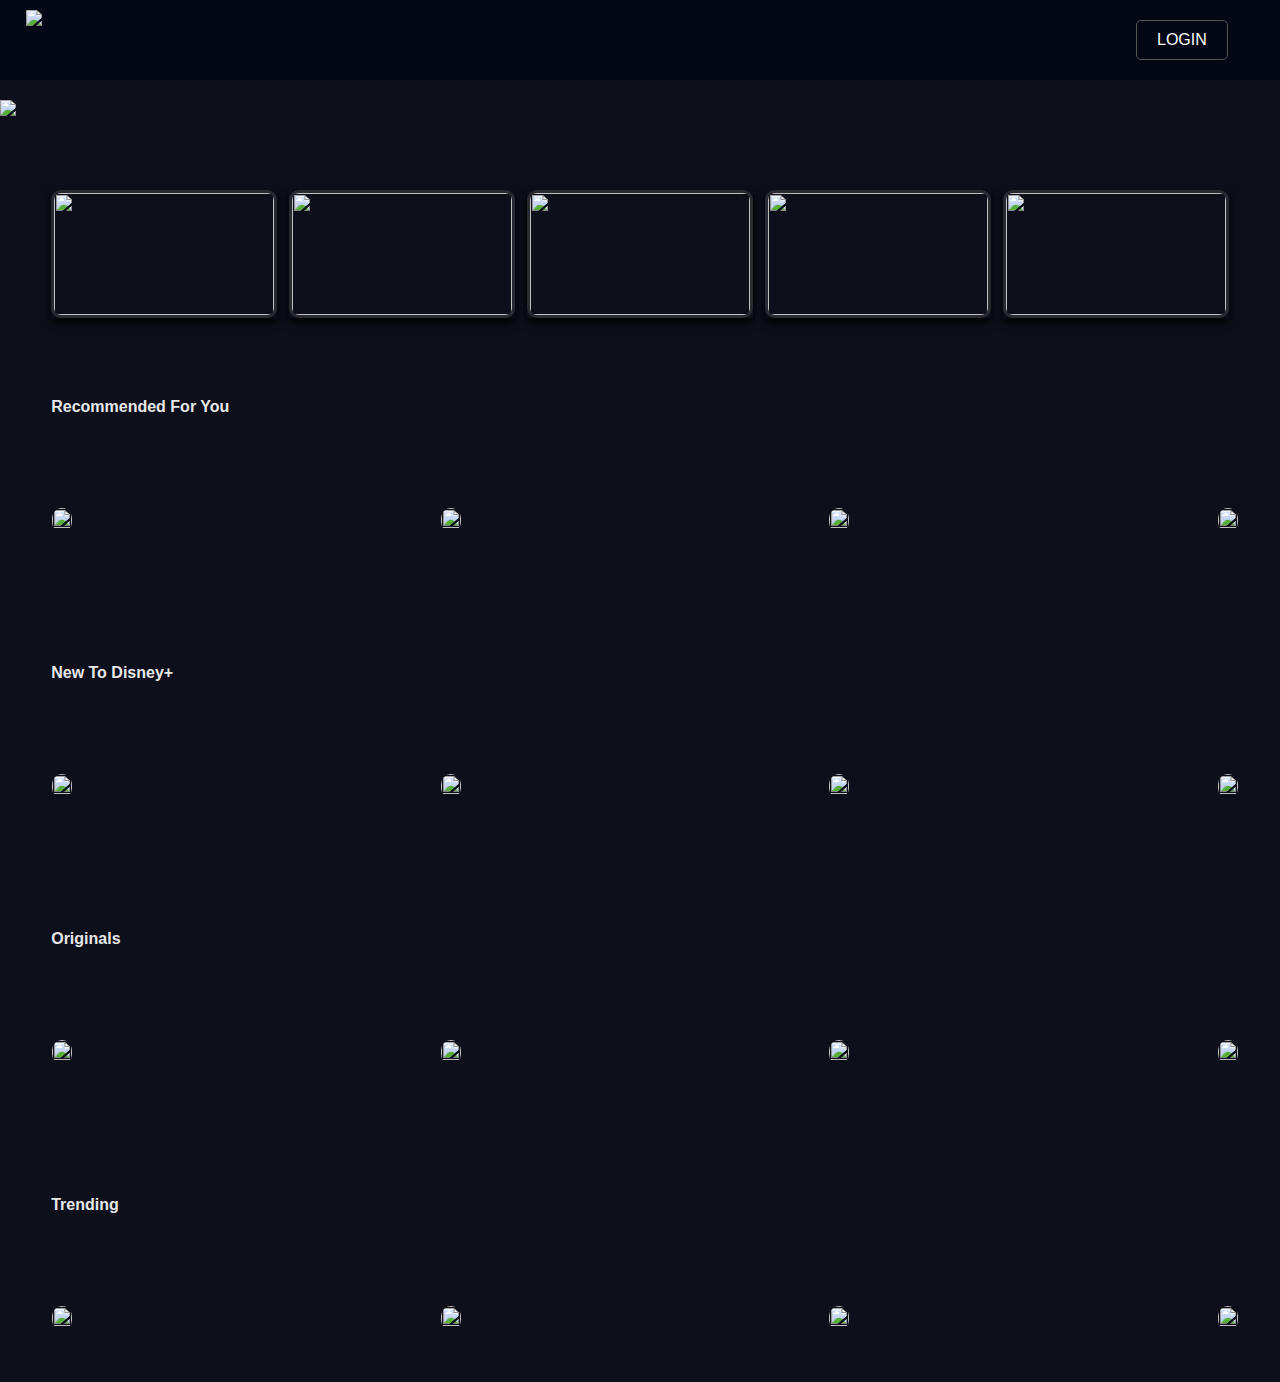
==== index.html @ 573f4840 "Add files via upload" ====
<!DOCTYPE html>
<html lang="en">
	<head>
		<meta charset="UTF-8" />
		<meta http-equiv="X-UA-Compatible" content="IE=edge" />
		<meta name="viewport" content="width=device-width, initial-scale=1.0" />
		<title>Disney+ Clone</title>
        <link rel="stylesheet" href="style.css">
	</head>
	<body class="homebg">
        <nav class="navbar">
    <img src="assets/images/logo.svg" class="brand-logo">


    <div class="right-container">
        <button class="button button1">LOGIN<a href="#"></a></button>
    </div>
</nav>

<div class="carousel-container">
    <img class="main-jpg" src="assets/images/badging5.jpg">
</div>

<div class="card-container">
    <div class="card" style="border-color: white;">
        <img src="assets/images/scale17.jpg" >
    </div>
    <div class="card">
        <img src="assets/images/scale10.jpg"  >
    </div>
    <div class="card">
        <img src="assets/images/scale7.jpg"  >
    </div>
    <div class="card">
        <img src="assets/images/scale2.jpg"  >
    </div>
    <div class="card">
        <img src="assets/images/scale8.jpg" >
    </div>
</div>

        <h4 class="title">recommended for you</h4>
        <div class="movie-card-container">
            <div class="movie-card">
                <img src="assets/images/scale11.jpg" >
            </div> 
            <div class="movie-card">
                <img src="assets/images/scale3.jpg" >
            </div>
            <div class="movie-card">
                <img src="assets/images/scale12.jpg" >
            </div>
            <div class="movie-card">
                <img src="assets/images/scale.jpg" >
            </div>
        </div>

        <h4 class="title">New to Disney+</h4>
        <div class="movie-card-container">
            <div class="movie-card">
                <img src="assets/images/scale9.jpg" >
            </div> 
            <div class="movie-card">
                <img src="assets/images/scale15.jpg" >
            </div>
            <div class="movie-card">
                <img src="assets/images/badging3.jpg" >
            </div>
            <div class="movie-card">
                <img src="assets/images/scale13.jpg" >
            </div>
        </div>

        <h4 class="title">Originals</h4>
        <div class="movie-card-container">
            <div class="movie-card">
                <img src="assets/images/badging2.jpg" >
            </div> 
            <div class="movie-card">
                <img src="assets/images/badging.jpg" >
            </div>
            <div class="movie-card">
                <img src="assets/images/badging7.jpg" >
            </div>
            <div class="movie-card">
                <img src="assets/images/badging6.jpg" >
            </div>
        </div>

        <h4 class="title">Trending</h4>
        <div class="movie-card-container">
            <div class="movie-card">
                <img src="assets/images/scale5.jpg" >
            </div> 
            <div class="movie-card">
                <img src="assets/images/scale18.jpg" >
            </div>
            <div class="movie-card">
                <img src="assets/images/scale4.jpg" >
            </div>
            <div class="movie-card">
                <img src="assets/images/scale14.jpg" >
            </div>
        </div>


	</body>
</html>
---- style.css ----
*{
    margin: 0;
    padding: 0;
    box-sizing: border-box;
}

body{
    width: 100%;
    background: #0d101b;
    position: relative;
    font-family: roboto, sans-serif;
}

.navbar{
    width: 100%;
    height: 80px;
    position: fixed;
    top: 0;
    left: 0;
    padding: 0 4%;
    background: #040714;
    z-index: 9;
    display: flex;
    align-items: center;
}

.brand-logo{
    height: 60px;
    margin-left: -25px;
}

.right-container{
    display: block;
    margin-left:auto;
}

.button {
  background-color: #4CAF50; /* Green */
  border: none;
  color: white;
  padding: 10px 20px;
  text-align: center;
  text-decoration: none;
  display: inline-block;
  font-size: 16px;
  margin: 3px 1px;
  transition-duration: 0.4s;
  cursor: pointer;
}

.button1 {
  background-color: transparent;
  color: white;
  border: 1px solid #555555;
  border-radius: 5px;
}
.button1:hover {
    background-color: #e7e7e7;
    color: black;
}

.carousel-container{
    position: relative;
    width: 100%;
    height: 100%;
    padding: 20px 0;
    overflow-x: hidden;
    margin-top: 80px;
}




.card-container{
    position: relative;
    width: 92%;
    margin: auto;
    height: 10vw;
    display: flex;
    margin-top: 50px;
    margin-bottom: 20px;
    justify-content: space-between;
}

.card{
    position: relative;
    min-width: calc(100%/5 - 10px);
    width: calc(100%/5 - 10px);
    height: 100%;
    box-shadow: 0 4px 8px 0 rgb(0, 0, 0);
}

.card img{
    width: 100%;
    height: 100%;
    object-fit: cover;
    border-style: solid;
    border-color: hsla(0, 0%, 37%, 0.349);
    border-radius: 10px;
}


.card:hover{
    transform: scale(1.1);
}

.title{
    color: #fff;
    opacity: 0.9;
    padding-left: 4%;
    margin-top: 80px;
    text-transform: capitalize;
    font-weight: 600;
}


.movie-card-container{
    position: relative;
    padding-left: 10px;
    display: flex;
    margin: auto;
    align-items:center ;
    width: 95%;
    height: 10vw;
    margin-top: 40px;
    justify-content: space-between;
}

.movie-card-container::-webkit-scrollbar{
    display: none;
}

.movie-card{
    position: relative;
    margin: 10px;
    transition: .5s;
}

.movie-card img{
    border-radius: 10px;
    width: 100%;
    height: 100%;
    object-fit: cover;
}

.movie-card:hover{
    transform: scale(1.1);
}

.container{
 overflow: hidden;
  display: flex;
  flex-direction: column;
  text-align: center;
  height: 100vh;
}

.content{
    margin-bottom: 10vw;
  width: 100%;
  position: relative;
  min-height: 100vh;
  box-sizing: border-box;
  display: flex;
  justify-content: center;
  align-items: center;
  flex-direction: column;
  padding: 80px 40px;
  height: 100%;
}

.bg{
    height: 100%;
  background-position: top;
  background-size: cover;
  background-repeat: no-repeat;
  background-image: url("assets/images/login-background.jpg");
  position: absolute;
  top: 0;
  right: 0;
  left: 0;
  z-index: -1;
}

.login-content{
     max-width: 650px;
  width: 100%;
  display: flex;
  flex-direction: column;
}

.logo1{
   margin-bottom: 12px;
  max-width: 600px;
  min-height: 1px;
  display: block;
  width: 100%;
}

.logo2{
max-width: 600px;
  margin-bottom: 20px;
  display: inline-block;
  vertical-align: bottom;
  width: 100%;
}

.login-content a{
    font-weight: bold;
  color: #f9f9f9;
  background-color: #0063e5;
  margin-bottom: 12px;
  width: 100%;
  letter-spacing: 1.5px;
  font-size: 18px;
  padding: 16.5px 0;
  text-decoration: none;
  border: 1px solid transparent;
  border-radius: 4px;
}

.login-content a:hover{
    background-color: #0483ee;
}

.login-content p{
    color: hsla(0, 0%, 95.3%, 1);
  font-size: 11px;
  margin: 0 0 24px;
  line-height: 1.5;
  letter-spacing: 1.5px;
}



  @media screen and (min-width: 1200px) {

    }
  

  @media screen and (min-width: 991px) {

   
  }

  @media screen and (max-width: 991px) {
    .brand-logo{
    height: 40px;
    margin-left: 10px;
    }
    .button {
            padding: 10px 20px;
            font-size: 10px;
            margin: 3px 1px;
    }
    .card-container{
    position: relative;
    width: 100%;
    margin: auto;
    height: 100%;
    display: flex;
    margin-top: 50px;
    }

  }

  @media screen and (max-width: 767px) {

  
  }
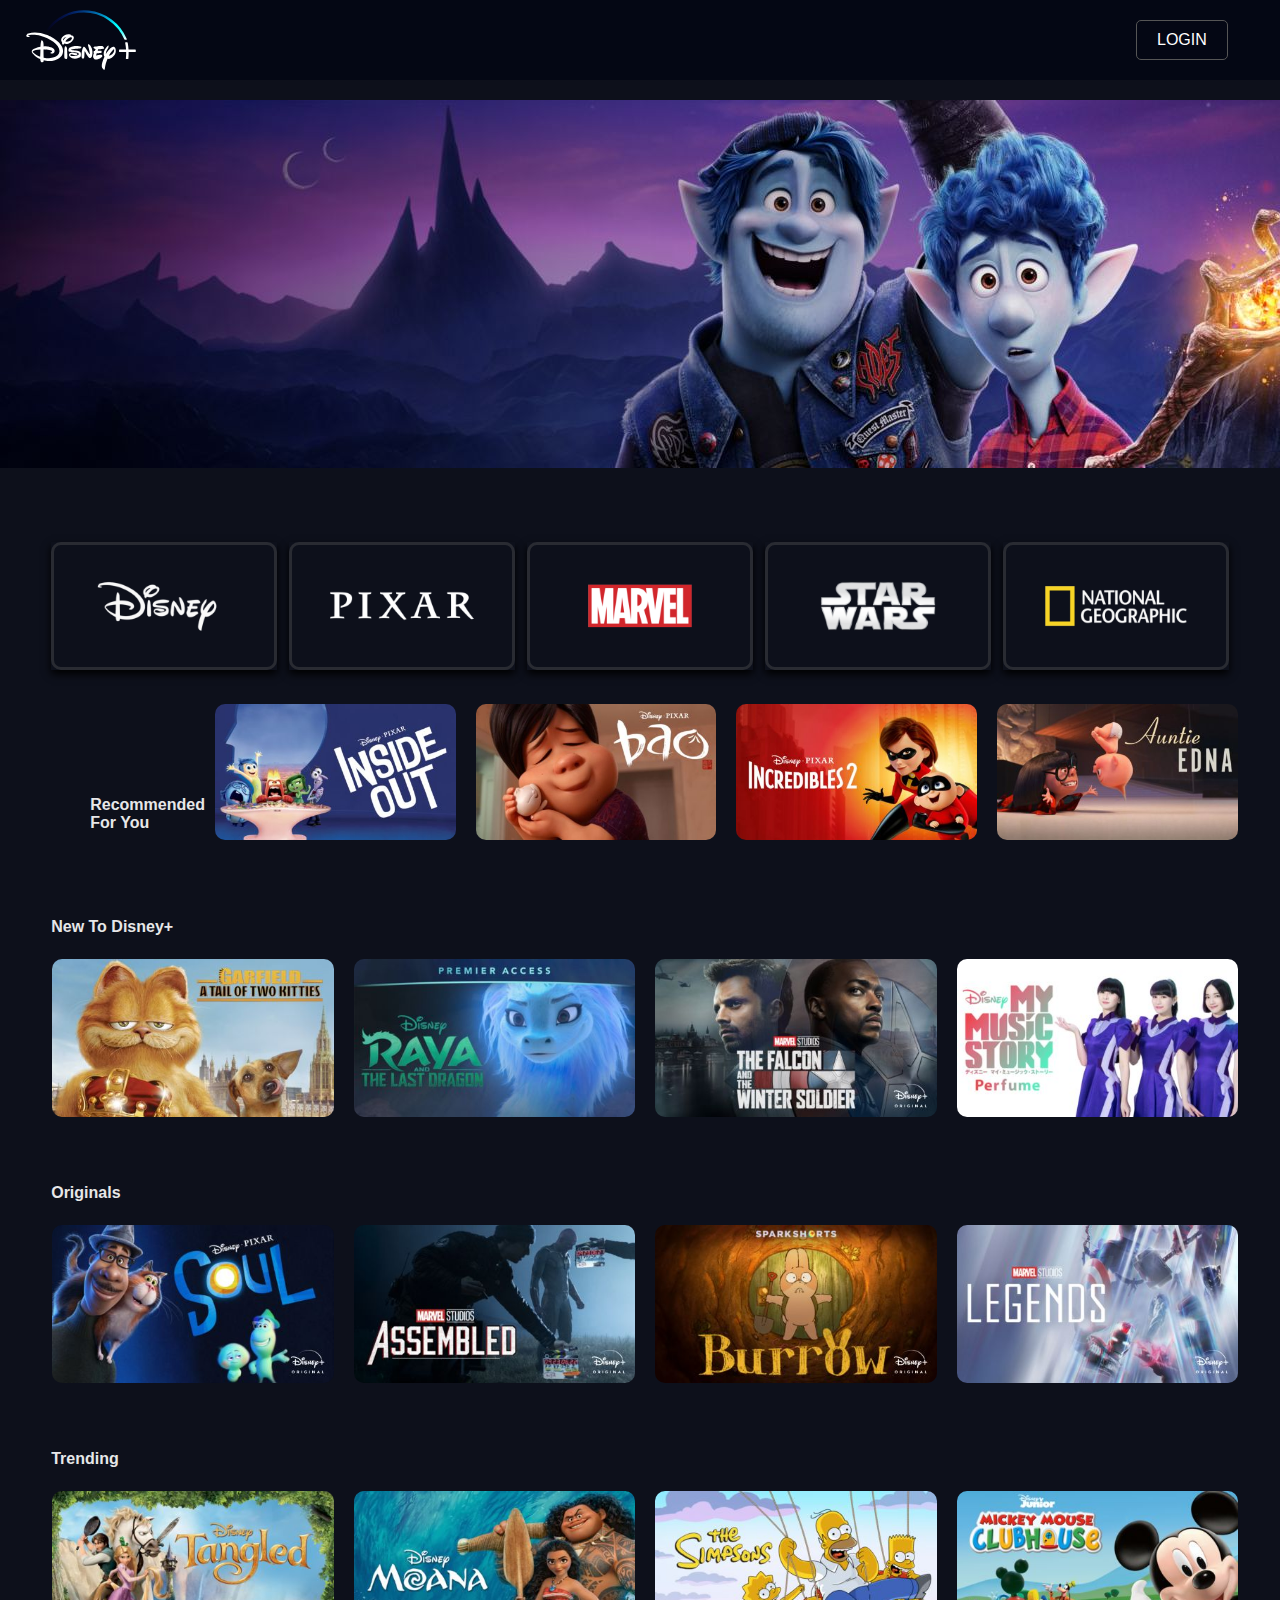
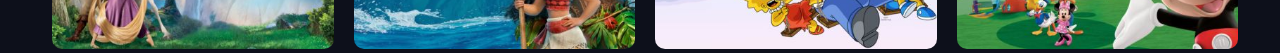
==== commit 01729480: "host" ====
--- a/index.html
+++ b/index.html
@@ -39,8 +39,9 @@
     </div>
 </div>
 
-        <h4 class="title">recommended for you</h4>
+        
         <div class="movie-card-container">
+            <h4 class="title">recommended for you</h4>
             <div class="movie-card">
                 <img src="assets/images/scale11.jpg" >
             </div> 
--- a/style.css
+++ b/style.css
@@ -265,6 +265,15 @@
   }
 
   @media screen and (max-width: 767px) {
-
+    .main-jpg{
+      height: auto;
+      width: 100%;
+    }
+
+
+   
+
+
+    
   
   }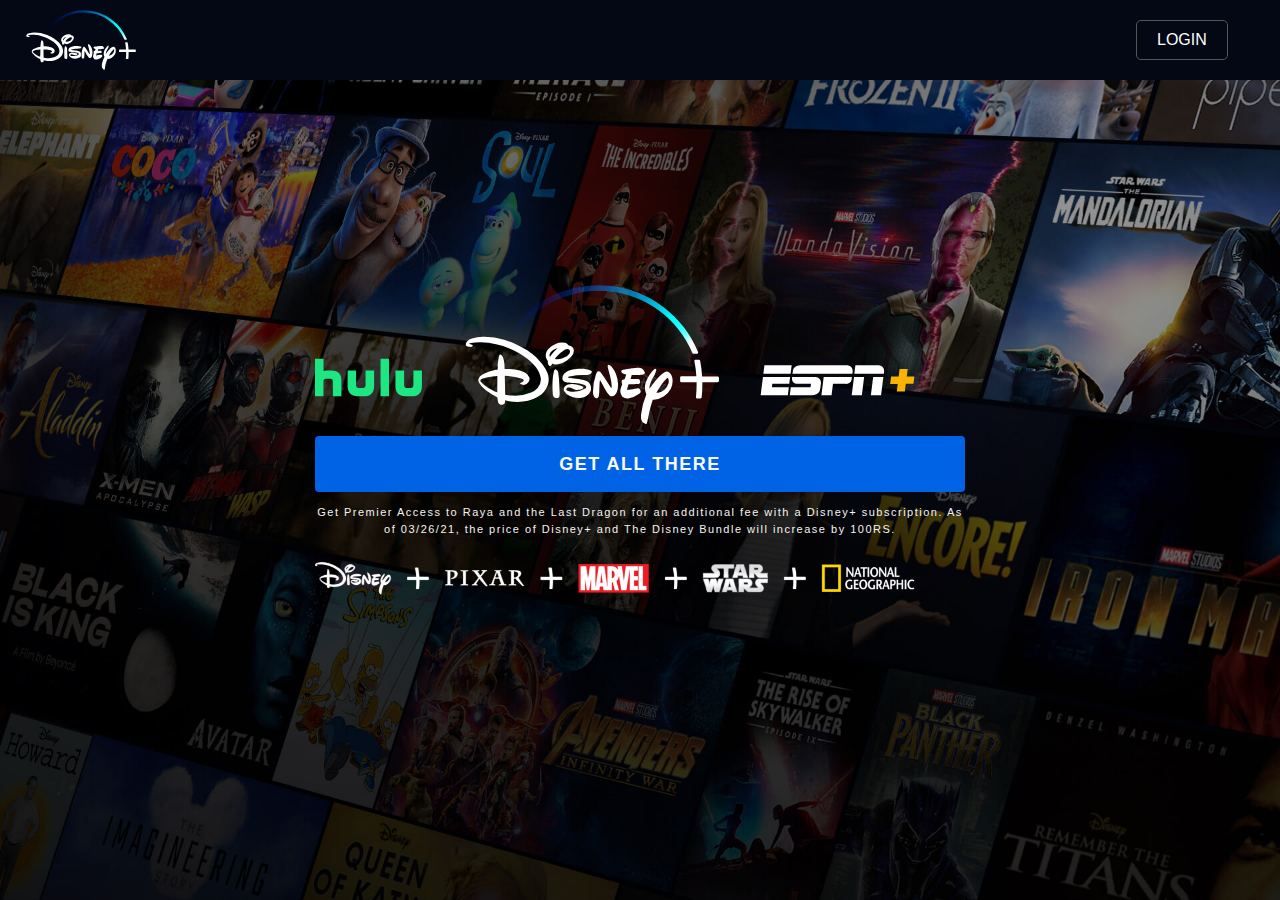
==== commit fb14a4d5: "Update and rename login.html to index.html" ====
--- a/index.html
+++ b/index.html
@@ -7,103 +7,28 @@
 		<title>Disney+ Clone</title>
         <link rel="stylesheet" href="style.css">
 	</head>
-	<body class="homebg">
+	<body>
         <nav class="navbar">
-    <img src="assets/images/logo.svg" class="brand-logo">
+    <img src="assets/images/logo.svg" class="brand-logo" >
 
 
     <div class="right-container">
         <button class="button button1">LOGIN<a href="#"></a></button>
     </div>
 </nav>
-
-<div class="carousel-container">
-    <img class="main-jpg" src="assets/images/badging5.jpg">
-</div>
-
-<div class="card-container">
-    <div class="card" style="border-color: white;">
-        <img src="assets/images/scale17.jpg" >
-    </div>
-    <div class="card">
-        <img src="assets/images/scale10.jpg"  >
-    </div>
-    <div class="card">
-        <img src="assets/images/scale7.jpg"  >
-    </div>
-    <div class="card">
-        <img src="assets/images/scale2.jpg"  >
-    </div>
-    <div class="card">
-        <img src="assets/images/scale8.jpg" >
+<div class="container">
+    <div class="content">
+        <div class="login-content">
+            <img class="logo1" src="assets/images/cta-logo-one.svg" >
+            <a href="main.html">GET ALL THERE</a>
+            <p>Get Premier Access to Raya and the Last Dragon for an additional fee with a Disney+ subscription. As of 03/26/21, the price of Disney+ and The Disney Bundle will increase by 100RS.</p>
+            <img class="logo2" src="assets/images/cta-logo-two.png" >
+        </div>
+        <div class="bg"></div>
     </div>
 </div>
 
-        
-        <div class="movie-card-container">
-            <h4 class="title">recommended for you</h4>
-            <div class="movie-card">
-                <img src="assets/images/scale11.jpg" >
-            </div> 
-            <div class="movie-card">
-                <img src="assets/images/scale3.jpg" >
-            </div>
-            <div class="movie-card">
-                <img src="assets/images/scale12.jpg" >
-            </div>
-            <div class="movie-card">
-                <img src="assets/images/scale.jpg" >
-            </div>
-        </div>
-
-        <h4 class="title">New to Disney+</h4>
-        <div class="movie-card-container">
-            <div class="movie-card">
-                <img src="assets/images/scale9.jpg" >
-            </div> 
-            <div class="movie-card">
-                <img src="assets/images/scale15.jpg" >
-            </div>
-            <div class="movie-card">
-                <img src="assets/images/badging3.jpg" >
-            </div>
-            <div class="movie-card">
-                <img src="assets/images/scale13.jpg" >
-            </div>
-        </div>
-
-        <h4 class="title">Originals</h4>
-        <div class="movie-card-container">
-            <div class="movie-card">
-                <img src="assets/images/badging2.jpg" >
-            </div> 
-            <div class="movie-card">
-                <img src="assets/images/badging.jpg" >
-            </div>
-            <div class="movie-card">
-                <img src="assets/images/badging7.jpg" >
-            </div>
-            <div class="movie-card">
-                <img src="assets/images/badging6.jpg" >
-            </div>
-        </div>
-
-        <h4 class="title">Trending</h4>
-        <div class="movie-card-container">
-            <div class="movie-card">
-                <img src="assets/images/scale5.jpg" >
-            </div> 
-            <div class="movie-card">
-                <img src="assets/images/scale18.jpg" >
-            </div>
-            <div class="movie-card">
-                <img src="assets/images/scale4.jpg" >
-            </div>
-            <div class="movie-card">
-                <img src="assets/images/scale14.jpg" >
-            </div>
-        </div>
 
 
 	</body>
-</html>+</html>
